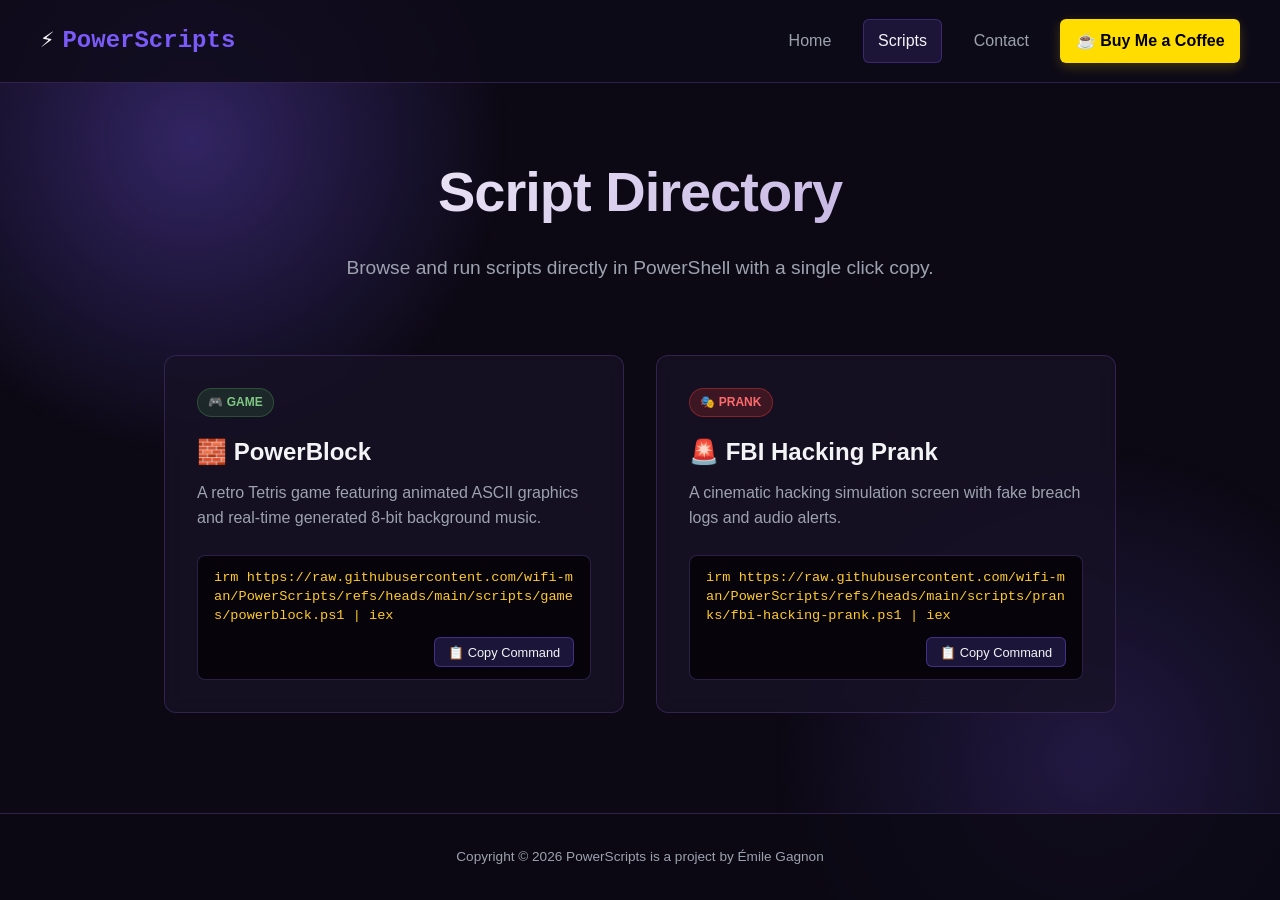
==== scripts.html @ 2e0b76af "Add files via upload" ====
<!DOCTYPE html>
<html lang="en">
<head>
  <meta charset="UTF-8">
  <meta name="viewport" content="width=device-width, initial-scale=1.0">
  <title>PowerScripts - Scripts Directory</title>
  <link rel="stylesheet" href="style.css">
</head>
<body>

  <header>
    <div class="logo">⚡ <span>PowerScripts</span></div>
    <nav>
      <a href="index.html">Home</a>
      <a href="scripts.html" class="active">Scripts</a>
      <a href="contact.html">Contact</a>
      <a href="https://buymeacoffee.com/emileg" target="_blank" class="bmac-btn">☕ Buy Me a Coffee</a>
    </nav>
  </header>

  <div class="container">
    <div class="hero">
      <h1>Script Directory</h1>
      <p>Browse and run scripts directly in PowerShell with a single click copy.</p>
    </div>

    <div class="script-grid">

      <!-- Script 1 : PowerBlock -->
      <div class="card">
        <div>
          <span class="badge badge-game">🎮 GAME</span>
          <h2>🧱 PowerBlock</h2>
          <p style="color: var(--text-muted); margin-top: 0.5rem;">
            A retro Tetris game featuring animated ASCII graphics and real-time generated 8-bit background music.
          </p>
        </div>
        <div class="code-box-wrapper">
          <div class="code-box" id="cmd1">irm https://raw.githubusercontent.com/wifi-man/PowerScripts/refs/heads/main/scripts/games/powerblock.ps1 | iex</div>
          <button class="copy-btn" onclick="copyCode('cmd1', this)">📋 Copy Command</button>
        </div>
      </div>

      <!-- Script 2 : FBI Prank -->
      <div class="card">
        <div>
          <span class="badge badge-prank">🎭 PRANK</span>
          <h2>🚨 FBI Hacking Prank</h2>
          <p style="color: var(--text-muted); margin-top: 0.5rem;">
            A cinematic hacking simulation screen with fake breach logs and audio alerts.
          </p>
        </div>
        <div class="code-box-wrapper">
          <div class="code-box" id="cmd2">irm https://raw.githubusercontent.com/wifi-man/PowerScripts/refs/heads/main/scripts/pranks/fbi-hacking-prank.ps1 | iex</div>
          <button class="copy-btn" onclick="copyCode('cmd2', this)">📋 Copy Command</button>
        </div>
      </div>

    </div>
  </div>

  <footer>
    <p>Copyright &copy; 2026 PowerScripts is a project by Émile Gagnon</p>
  </footer>

  <script>
    function copyCode(elementId, btn) {
      const textToCopy = document.getElementById(elementId).innerText;
      navigator.clipboard.writeText(textToCopy).then(() => {
        btn.innerText = '✅ Copied!';
        btn.style.background = '#2e7d32';
        btn.style.borderColor = '#4caf50';
        setTimeout(() => {
          btn.innerText = '📋 Copy Command';
          btn.style.background = '';
          btn.style.borderColor = '';
        }, 2000);
      });
    }
  </script>

</body>
</html>
---- style.css ----
:root {
  --bg-color: #0c0914;
  --card-bg: rgba(23, 18, 38, 0.75);
  --card-hover: rgba(35, 27, 58, 0.9);
  --accent-color: #7a5af8;
  --accent-glow: rgba(122, 90, 248, 0.35);
  --accent-hover: #9275ff;
  --coffee-bg: #ffdd00;
  --coffee-text: #000000;
  --text-main: #f3f4f6;
  --text-muted: #9ca3af;
  --border-color: rgba(68, 50, 110, 0.6);
  --font-code: 'Consolas', 'Fira Code', 'Courier New', monospace;
}

* {
  box-sizing: border-box;
  margin: 0;
  padding: 0;
}

body {
  background-color: var(--bg-color);
  color: var(--text-main);
  font-family: -apple-system, BlinkMacSystemFont, "Segoe UI", Roboto, sans-serif;
  line-height: 1.6;
  display: flex;
  flex-direction: column;
  min-height: 100vh;
  overflow-x: hidden;
  position: relative;
}

/* Background Animated Orbs */
body::before {
  content: '';
  position: fixed;
  top: -20%;
  left: -10%;
  width: 50vw;
  height: 50vw;
  background: radial-gradient(circle, var(--accent-glow) 0%, transparent 70%);
  z-index: -1;
  animation: float 12s infinite alternate ease-in-out;
}

body::after {
  content: '';
  position: fixed;
  bottom: -20%;
  right: -10%;
  width: 50vw;
  height: 50vw;
  background: radial-gradient(circle, rgba(122, 90, 248, 0.2) 0%, transparent 70%);
  z-index: -1;
  animation: float 16s infinite alternate-reverse ease-in-out;
}

@keyframes float {
  0% { transform: translate(0, 0) scale(1); }
  100% { transform: translate(60px, 40px) scale(1.1); }
}

/* Header & Nav */
header {
  background: rgba(15, 11, 25, 0.85);
  backdrop-filter: blur(12px);
  border-bottom: 1px solid var(--border-color);
  padding: 1.2rem 2.5rem;
  display: flex;
  justify-content: space-between;
  align-items: center;
  position: sticky;
  top: 0;
  z-index: 100;
}

.logo {
  font-family: var(--font-code);
  font-size: 1.5rem;
  font-weight: bold;
  color: var(--text-main);
  display: flex;
  align-items: center;
  gap: 0.5rem;
}

.logo span {
  color: var(--accent-color);
}

nav {
  display: flex;
  align-items: center;
  gap: 1rem;
}

nav a {
  color: var(--text-muted);
  text-decoration: none;
  font-weight: 500;
  transition: all 0.3s ease;
  padding: 0.5rem 0.9rem;
  border-radius: 6px;
  border: 1px solid transparent; /* Correction du bogue de taille au survol */
}

nav a:hover, nav a.active {
  color: var(--text-main);
  background: rgba(122, 90, 248, 0.15);
  border-color: rgba(122, 90, 248, 0.3);
}

/* Buy Me A Coffee Button */
.bmac-btn {
  background-color: var(--coffee-bg) !important;
  color: var(--coffee-text) !important;
  font-weight: 700 !important;
  border: 1px solid transparent !important;
  display: inline-flex;
  align-items: center;
  gap: 0.4rem;
  box-shadow: 0 4px 12px rgba(255, 221, 0, 0.2);
  transition: transform 0.2s ease, box-shadow 0.2s ease !important;
}

.bmac-btn:hover {
  transform: translateY(-2px);
  box-shadow: 0 6px 18px rgba(255, 221, 0, 0.4);
  background-color: #ffe53b !important;
}

/* Container */
.container {
  max-width: 1000px;
  margin: 3rem auto;
  padding: 0 1.5rem;
  flex: 1;
  animation: fadeIn 0.6s ease-out;
}

@keyframes fadeIn {
  from { opacity: 0; transform: translateY(15px); }
  to { opacity: 1; transform: translateY(0); }
}

/* Hero Section */
.hero {
  text-align: center;
  margin-bottom: 3.5rem;
  padding: 1rem 0;
}

.hero h1 {
  font-size: 3.5rem;
  font-weight: 800;
  background: linear-gradient(135deg, #ffffff 0%, #b39ddb 100%);
  -webkit-background-clip: text;
  -webkit-text-fill-color: transparent;
  margin-bottom: 1rem;
  letter-spacing: -1px;
}

.hero p {
  font-size: 1.2rem;
  color: var(--text-muted);
  max-width: 650px;
  margin: 0 auto;
}

/* Home Page Content */
.content-section {
  display: flex;
  flex-direction: column;
  gap: 2rem;
}

/* Cards Layout */
.script-grid {
  display: grid;
  grid-template-columns: repeat(auto-fit, minmax(320px, 1fr));
  gap: 2rem;
  margin-top: 1.5rem;
}

.card {
  background: var(--card-bg);
  backdrop-filter: blur(8px);
  border: 1px solid var(--border-color);
  border-radius: 12px;
  padding: 2rem;
  transition: all 0.3s cubic-bezier(0.4, 0, 0.2, 1);
  display: flex;
  flex-direction: column;
  justify-content: space-between;
}

.card:hover {
  background: var(--card-hover);
  border-color: var(--accent-color);
  transform: translateY(-4px);
  box-shadow: 0 10px 30px -10px var(--accent-glow);
}

.badge {
  display: inline-block;
  padding: 0.25rem 0.65rem;
  border-radius: 20px;
  font-size: 0.75rem;
  font-weight: 600;
  margin-bottom: 1rem;
  width: fit-content;
  text-transform: uppercase;
}

.badge-game { background: rgba(76, 175, 80, 0.15); color: #81c784; border: 1px solid rgba(76, 175, 80, 0.3); }
.badge-prank { background: rgba(229, 57, 53, 0.2); color: #ff6b6b; border: 1px solid rgba(229, 57, 53, 0.4); }

/* Command Box & Copy Button */
.code-box-wrapper {
  margin-top: 1.5rem;
  background-color: #06040a;
  border-radius: 8px;
  border: 1px solid var(--border-color);
  padding: 0.75rem 1rem;
  display: flex;
  flex-direction: column;
  gap: 0.75rem;
}

.code-box {
  color: #ffca28;
  font-family: var(--font-code);
  font-size: 0.85rem;
  word-break: break-all;
  white-space: pre-wrap;
  line-height: 1.4;
}

.copy-btn {
  align-self: flex-end;
  background: rgba(122, 90, 248, 0.2);
  border: 1px solid rgba(122, 90, 248, 0.4);
  color: var(--text-main);
  padding: 0.4rem 0.8rem;
  border-radius: 6px;
  cursor: pointer;
  font-size: 0.8rem;
  font-weight: 500;
  transition: all 0.2s ease;
}

.copy-btn:hover {
  background: var(--accent-color);
  border-color: var(--accent-hover);
  color: #fff;
}

/* Contact Form */
.form-card {
  max-width: 550px;
  margin: 0 auto;
}

.contact-form {
  display: flex;
  flex-direction: column;
  gap: 1.25rem;
  margin-top: 1rem;
}

.form-group {
  display: flex;
  flex-direction: column;
  gap: 0.5rem;
  text-align: left;
}

.form-group label {
  font-size: 0.9rem;
  font-weight: 600;
  color: var(--text-main);
}

.form-group input,
.form-group textarea {
  width: 100%;
  padding: 0.8rem 1rem;
  background-color: #06040a;
  border: 1px solid var(--border-color);
  border-radius: 8px;
  color: var(--text-main);
  font-family: inherit;
  font-size: 0.95rem;
  transition: border-color 0.2s ease, box-shadow 0.2s ease;
}

.form-group input:focus,
.form-group textarea:focus {
  outline: none;
  border-color: var(--accent-color);
  box-shadow: 0 0 0 3px var(--accent-glow);
}

.form-group textarea {
  resize: vertical;
  min-height: 120px;
}

.btn-submit {
  background: var(--accent-color);
  color: #fff;
  border: none;
  padding: 0.85rem 1.5rem;
  border-radius: 8px;
  font-size: 1rem;
  font-weight: 600;
  cursor: pointer;
  transition: all 0.2s ease;
  margin-top: 0.5rem;
}

.btn-submit:hover {
  background: var(--accent-hover);
  box-shadow: 0 4px 15px var(--accent-glow);
}

#form-status {
  text-align: center;
  font-size: 0.9rem;
  margin-top: 0.5rem;
}

/* Footer */
footer {
  text-align: center;
  padding: 2rem;
  border-top: 1px solid var(--border-color);
  color: var(--text-muted);
  font-size: 0.85rem;
  background: rgba(12, 9, 20, 0.8);
}
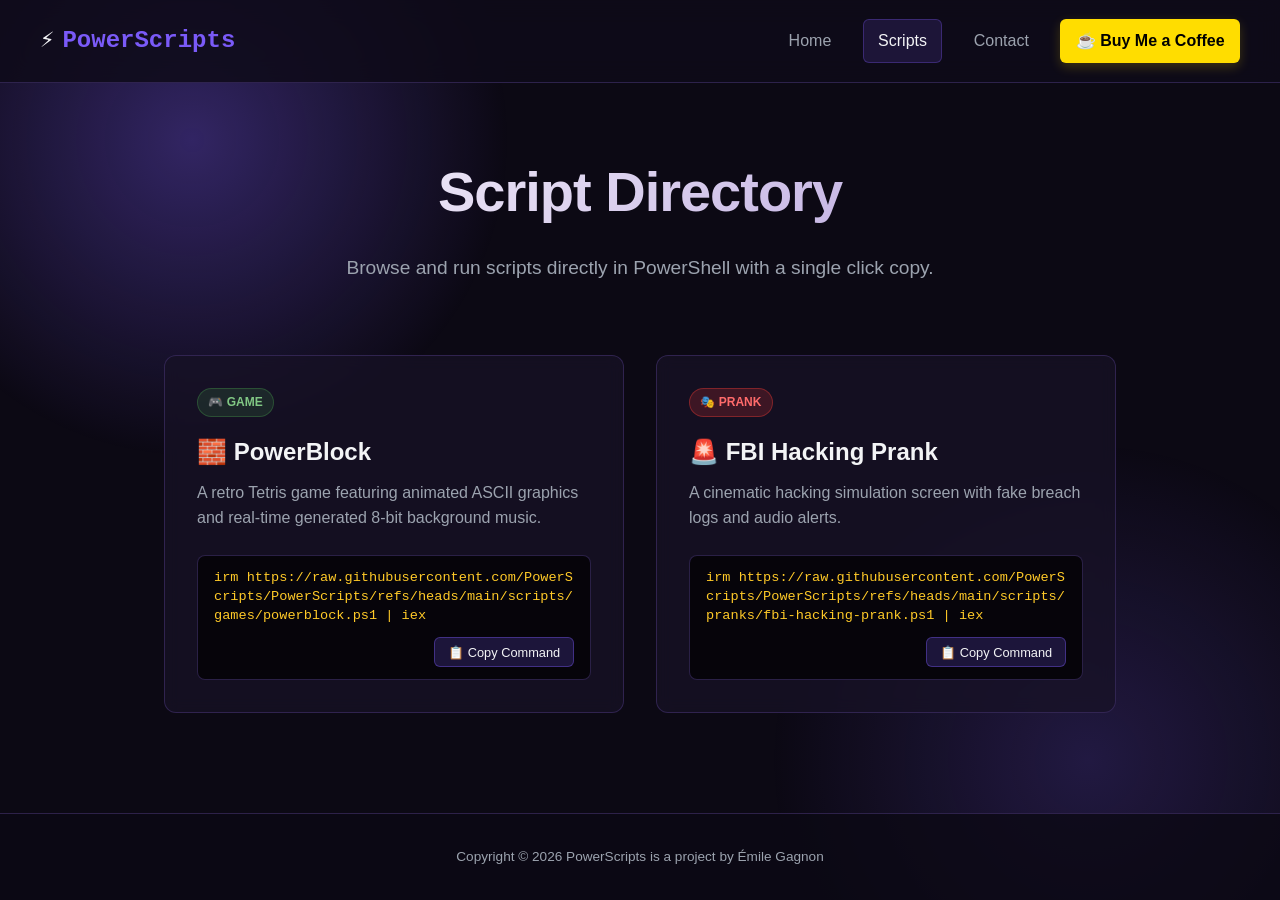
==== commit 9e3ea961: "Update script URLs to point to the correct repository" ====
--- a/scripts.html
+++ b/scripts.html
@@ -36,7 +36,7 @@
           </p>
         </div>
         <div class="code-box-wrapper">
-          <div class="code-box" id="cmd1">irm https://raw.githubusercontent.com/wifi-man/PowerScripts/refs/heads/main/scripts/games/powerblock.ps1 | iex</div>
+          <div class="code-box" id="cmd1">irm https://raw.githubusercontent.com/PowerScripts/PowerScripts/refs/heads/main/scripts/games/powerblock.ps1 | iex</div>
           <button class="copy-btn" onclick="copyCode('cmd1', this)">📋 Copy Command</button>
         </div>
       </div>
@@ -51,7 +51,7 @@
           </p>
         </div>
         <div class="code-box-wrapper">
-          <div class="code-box" id="cmd2">irm https://raw.githubusercontent.com/wifi-man/PowerScripts/refs/heads/main/scripts/pranks/fbi-hacking-prank.ps1 | iex</div>
+          <div class="code-box" id="cmd2">irm https://raw.githubusercontent.com/PowerScripts/PowerScripts/refs/heads/main/scripts/pranks/fbi-hacking-prank.ps1 | iex</div>
           <button class="copy-btn" onclick="copyCode('cmd2', this)">📋 Copy Command</button>
         </div>
       </div>
@@ -80,4 +80,4 @@
   </script>
 
 </body>
-</html>+</html>
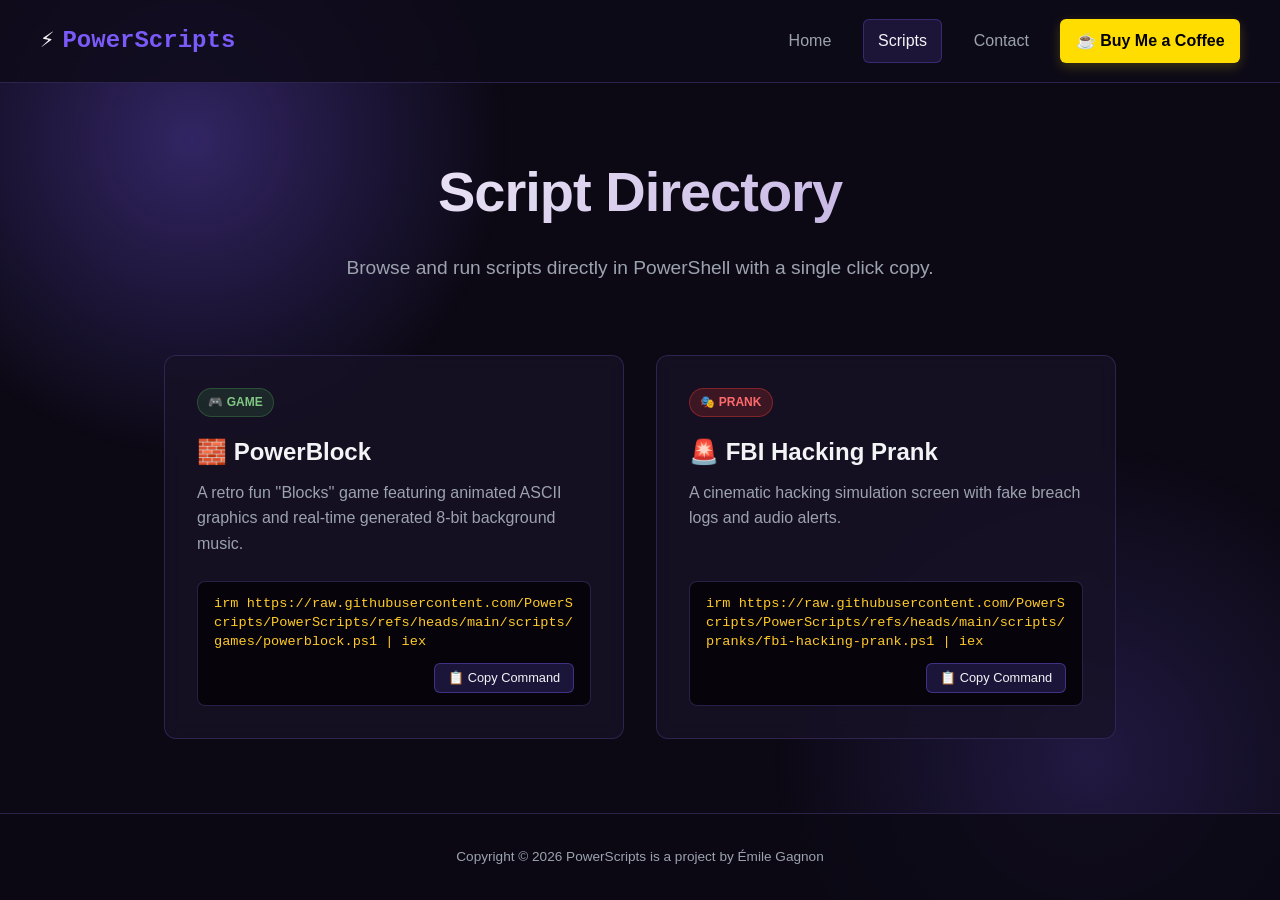
==== commit f64d68d5: "Update game description in scripts.html" ====
--- a/scripts.html
+++ b/scripts.html
@@ -32,7 +32,7 @@
           <span class="badge badge-game">🎮 GAME</span>
           <h2>🧱 PowerBlock</h2>
           <p style="color: var(--text-muted); margin-top: 0.5rem;">
-            A retro Tetris game featuring animated ASCII graphics and real-time generated 8-bit background music.
+            A retro fun ''Blocks'' game featuring animated ASCII graphics and real-time generated 8-bit background music.
           </p>
         </div>
         <div class="code-box-wrapper">
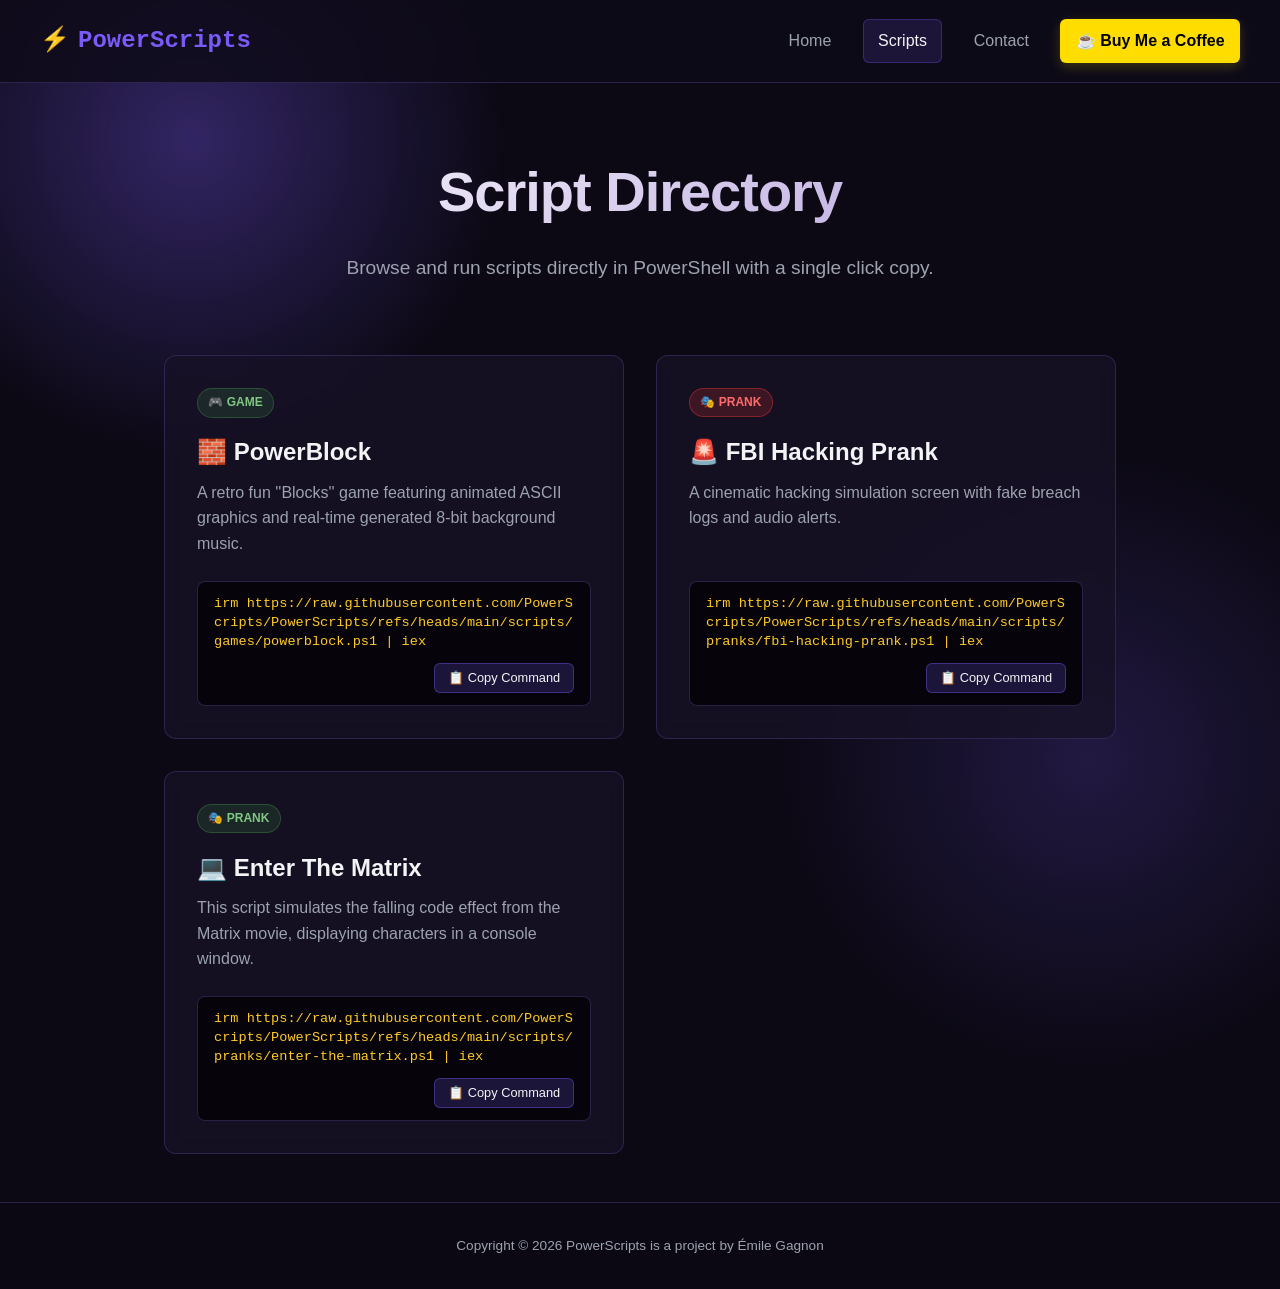
==== commit 9d1d2073: "Add 'Enter The Matrix' prank script section" ====
--- a/scripts.html
+++ b/scripts.html
@@ -56,6 +56,23 @@
         </div>
       </div>
 
+      
+      <!-- Script 3 : Enter The Matrix -->
+      <div class="card">
+        <div>
+          <span class="badge badge-game">🎭 PRANK</span>
+          <h2>💻 Enter The Matrix</h2>
+          <p style="color: var(--text-muted); margin-top: 0.5rem;">
+            This script simulates the falling code effect from the Matrix movie, displaying characters in a console window.
+          </p>
+        </div>
+        <div class="code-box-wrapper">
+          <div class="code-box" id="cmd1">irm https://raw.githubusercontent.com/PowerScripts/PowerScripts/refs/heads/main/scripts/pranks/enter-the-matrix.ps1 | iex</div>
+          <button class="copy-btn" onclick="copyCode('cmd1', this)">📋 Copy Command</button>
+        </div>
+      </div>
+
+
     </div>
   </div>
 
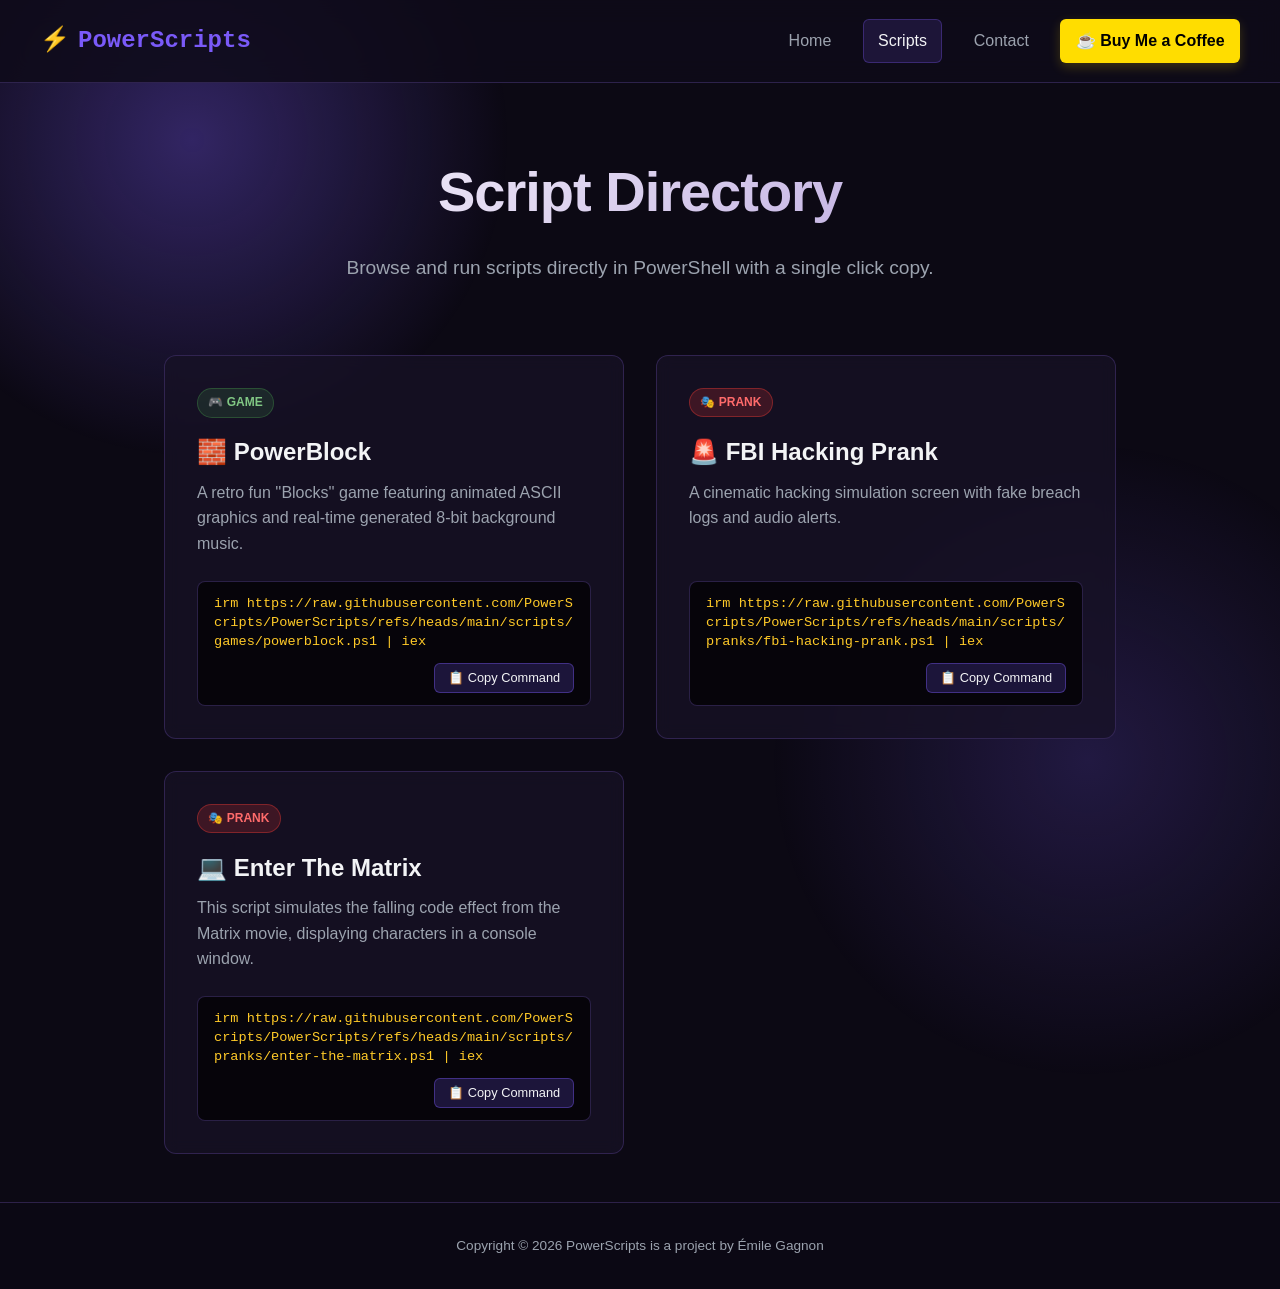
==== commit 422a7603: "Fix badge class for Enter The Matrix script" ====
--- a/scripts.html
+++ b/scripts.html
@@ -60,7 +60,7 @@
       <!-- Script 3 : Enter The Matrix -->
       <div class="card">
         <div>
-          <span class="badge badge-game">🎭 PRANK</span>
+          <span class="badge badge-prank">🎭 PRANK</span>
           <h2>💻 Enter The Matrix</h2>
           <p style="color: var(--text-muted); margin-top: 0.5rem;">
             This script simulates the falling code effect from the Matrix movie, displaying characters in a console window.
